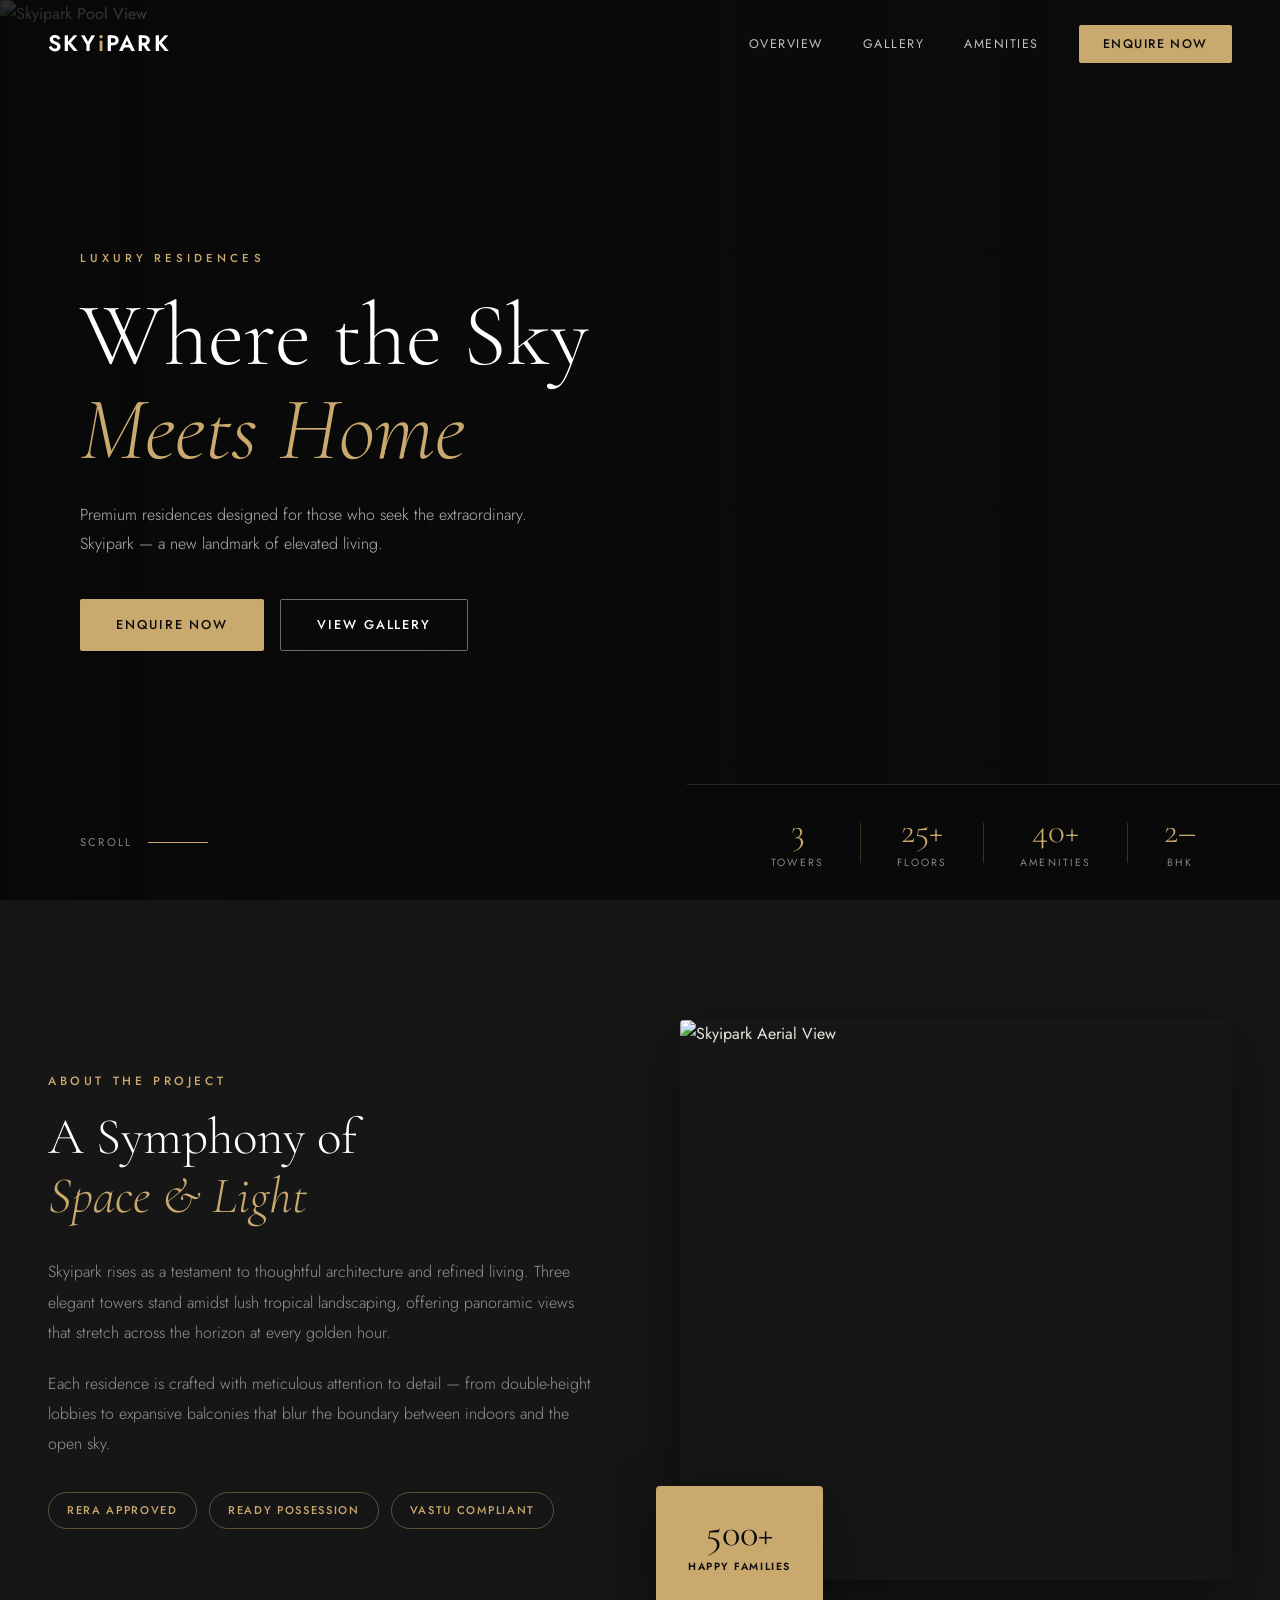
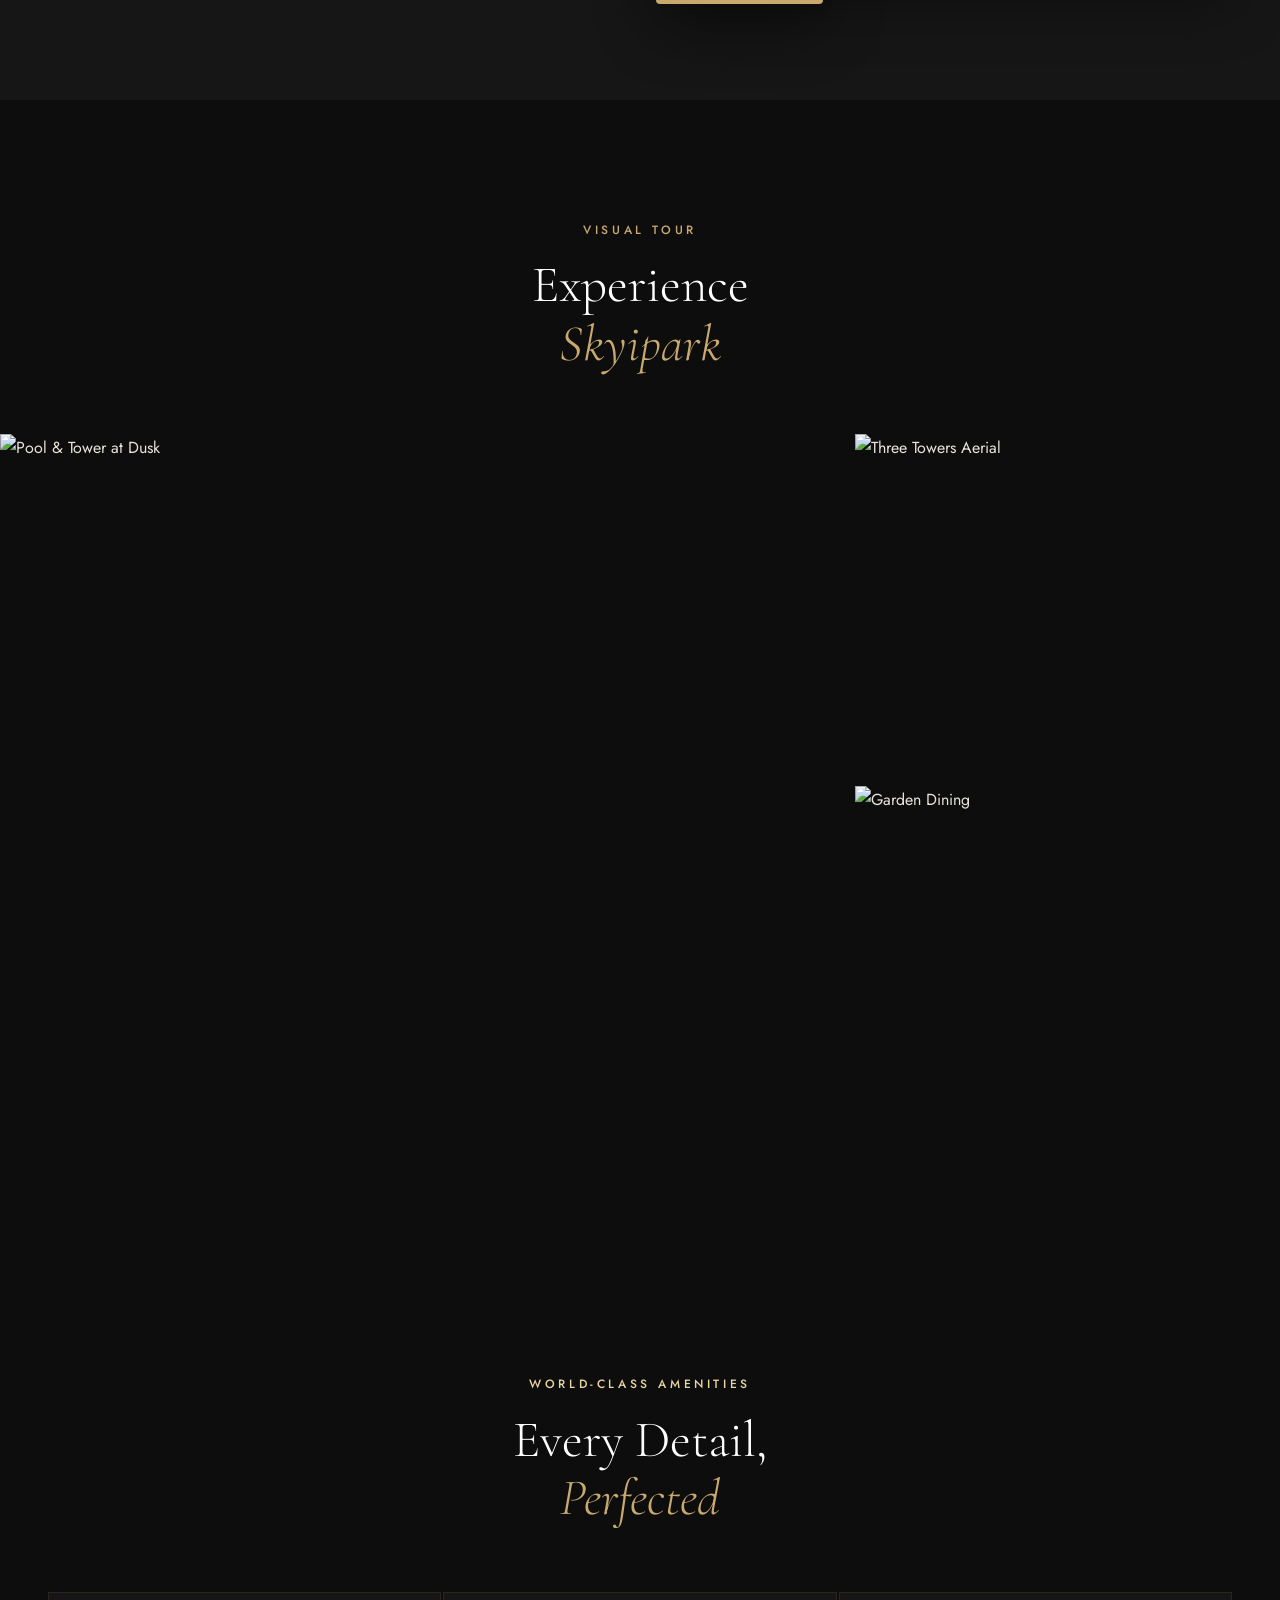
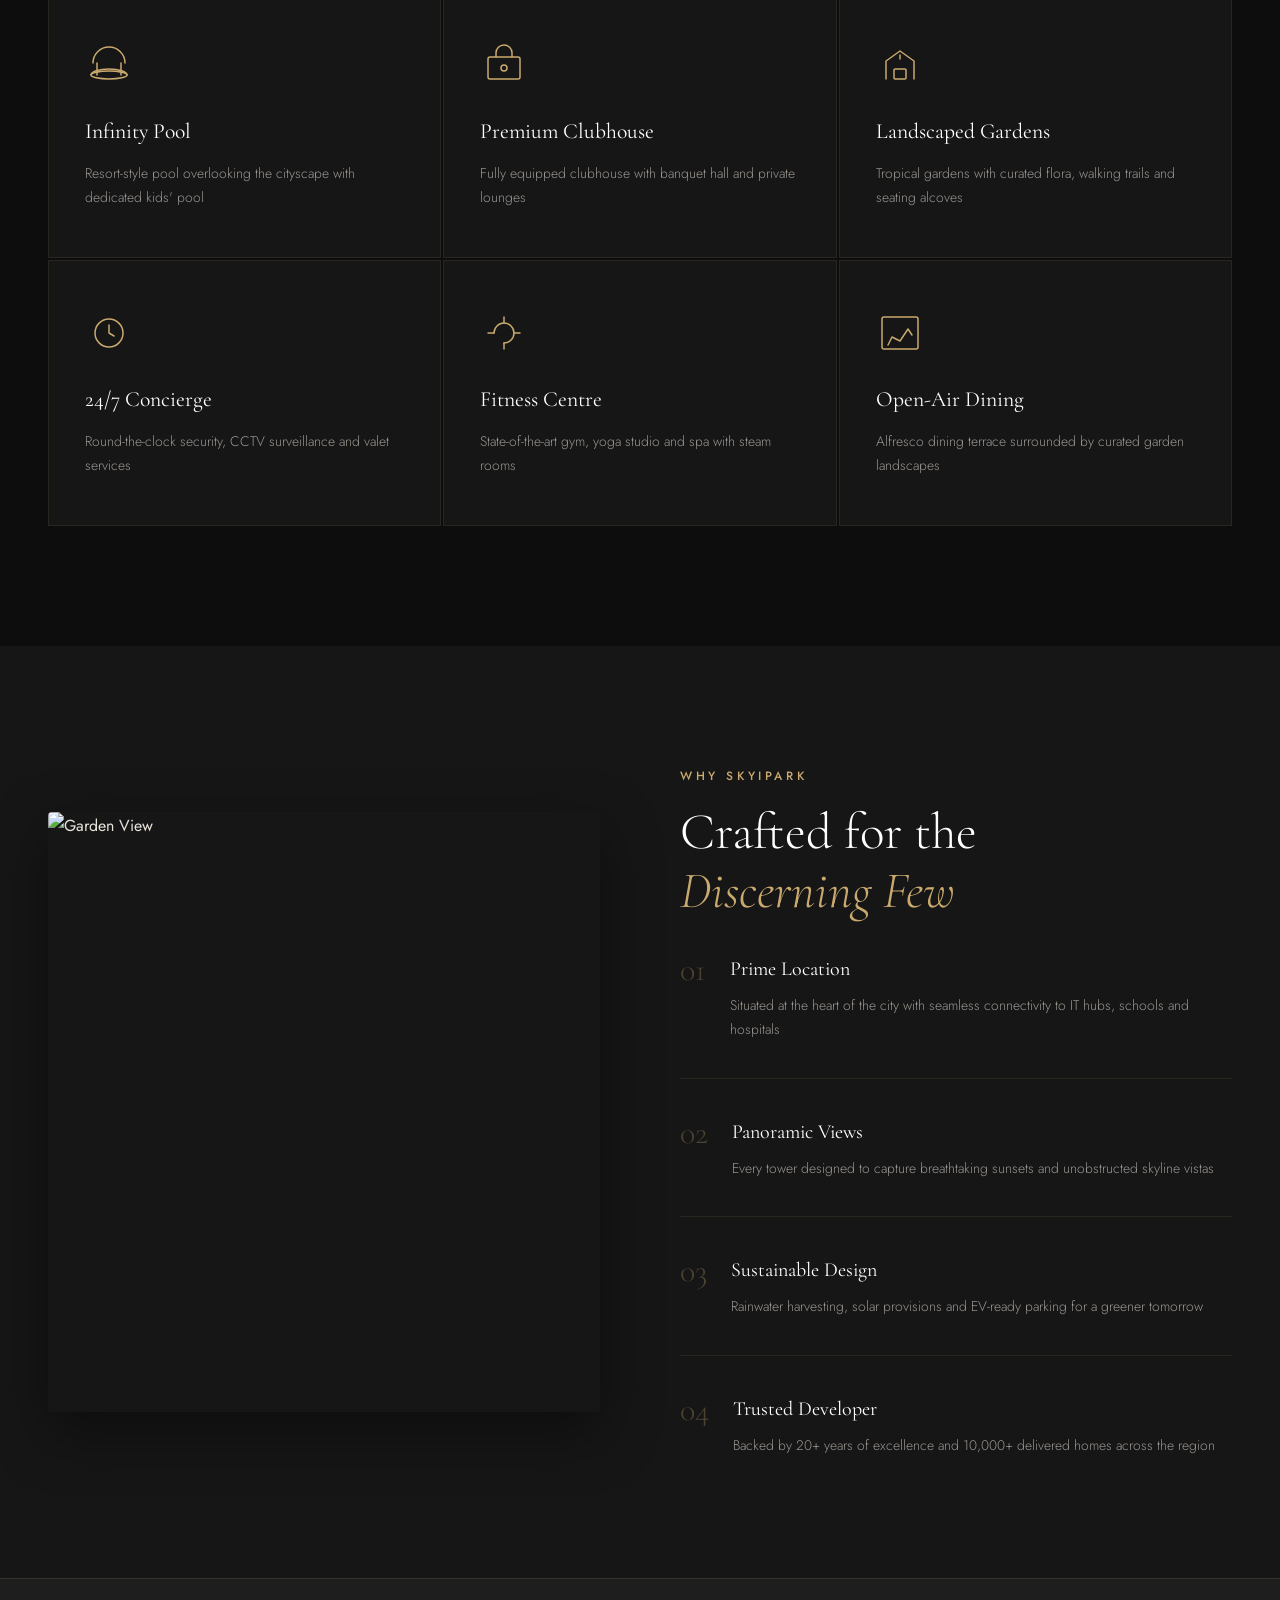
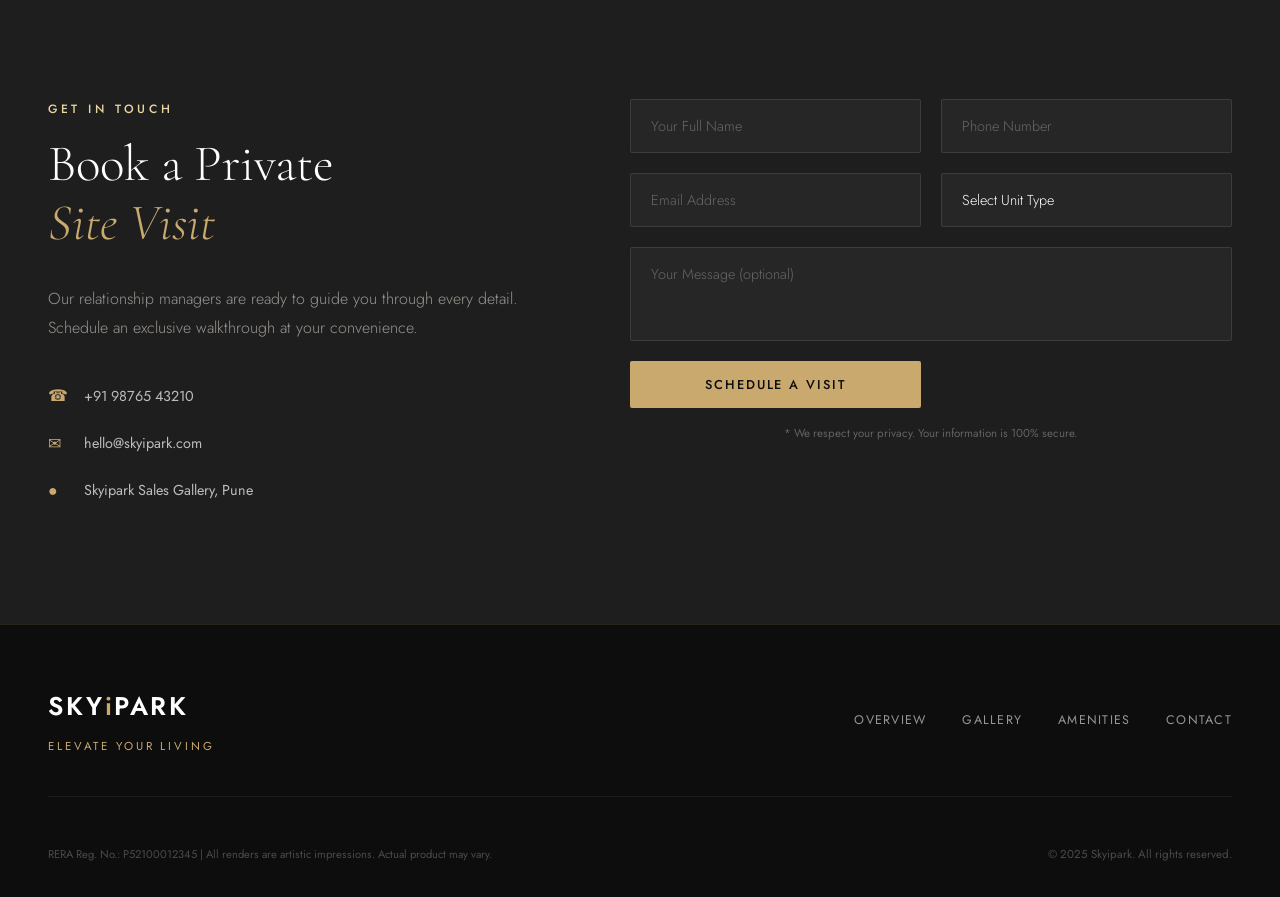
==== skyipark/index.html @ fd8c2bba "Add Skyipark premium real estate website Full static website with: - Hero section with parallax, ani" ====
<!DOCTYPE html>
<html lang="en">
<head>
  <meta charset="UTF-8" />
  <meta name="viewport" content="width=device-width, initial-scale=1.0" />
  <title>Skyipark — Elevate Your Living</title>
  <link rel="stylesheet" href="css/style.css" />
  <link rel="preconnect" href="https://fonts.googleapis.com" />
  <link rel="preconnect" href="https://fonts.gstatic.com" crossorigin />
  <link href="https://fonts.googleapis.com/css2?family=Cormorant+Garamond:ital,wght@0,300;0,400;0,500;0,600;1,300;1,400&family=Jost:wght@300;400;500;600&display=swap" rel="stylesheet" />
</head>
<body>

  <!-- NAV -->
  <nav class="nav" id="nav">
    <div class="nav__logo">
      <span class="nav__logo-sky">SKY</span><span class="nav__logo-i">i</span><span class="nav__logo-park">PARK</span>
    </div>
    <ul class="nav__links">
      <li><a href="#overview">Overview</a></li>
      <li><a href="#gallery">Gallery</a></li>
      <li><a href="#amenities">Amenities</a></li>
      <li><a href="#contact" class="nav__cta">Enquire Now</a></li>
    </ul>
    <button class="nav__hamburger" id="hamburger" aria-label="Menu">
      <span></span><span></span><span></span>
    </button>
  </nav>

  <!-- HERO -->
  <section class="hero" id="hero">
    <div class="hero__bg">
      <img src="images/render1.jpg" alt="Skyipark Pool View" class="hero__img active" id="heroImg" />
      <div class="hero__overlay"></div>
    </div>
    <div class="hero__content">
      <p class="hero__eyebrow">Luxury Residences</p>
      <h1 class="hero__title">
        Where the Sky<br /><em>Meets Home</em>
      </h1>
      <p class="hero__subtitle">Premium residences designed for those who seek the extraordinary.<br />Skyipark — a new landmark of elevated living.</p>
      <div class="hero__actions">
        <a href="#contact" class="btn btn--primary">Enquire Now</a>
        <a href="#gallery" class="btn btn--outline">View Gallery</a>
      </div>
    </div>
    <div class="hero__scroll">
      <span>Scroll</span>
      <div class="hero__scroll-line"></div>
    </div>
    <div class="hero__stats">
      <div class="hero__stat">
        <span class="hero__stat-num">3</span>
        <span class="hero__stat-label">Towers</span>
      </div>
      <div class="hero__stat-divider"></div>
      <div class="hero__stat">
        <span class="hero__stat-num">25+</span>
        <span class="hero__stat-label">Floors</span>
      </div>
      <div class="hero__stat-divider"></div>
      <div class="hero__stat">
        <span class="hero__stat-num">40+</span>
        <span class="hero__stat-label">Amenities</span>
      </div>
      <div class="hero__stat-divider"></div>
      <div class="hero__stat">
        <span class="hero__stat-num">2–4</span>
        <span class="hero__stat-label">BHK</span>
      </div>
    </div>
  </section>

  <!-- OVERVIEW -->
  <section class="overview" id="overview">
    <div class="container">
      <div class="overview__grid">
        <div class="overview__text">
          <p class="section-eyebrow">About the Project</p>
          <h2 class="section-title">A Symphony of<br /><em>Space & Light</em></h2>
          <p class="overview__body">Skyipark rises as a testament to thoughtful architecture and refined living. Three elegant towers stand amidst lush tropical landscaping, offering panoramic views that stretch across the horizon at every golden hour.</p>
          <p class="overview__body">Each residence is crafted with meticulous attention to detail — from double-height lobbies to expansive balconies that blur the boundary between indoors and the open sky.</p>
          <div class="overview__tags">
            <span class="tag">RERA Approved</span>
            <span class="tag">Ready Possession</span>
            <span class="tag">Vastu Compliant</span>
          </div>
        </div>
        <div class="overview__visual">
          <img src="images/render2.jpg" alt="Skyipark Aerial View" class="overview__img" />
          <div class="overview__badge">
            <span class="overview__badge-num">500+</span>
            <span class="overview__badge-text">Happy Families</span>
          </div>
        </div>
      </div>
    </div>
  </section>

  <!-- GALLERY -->
  <section class="gallery" id="gallery">
    <div class="container">
      <p class="section-eyebrow center">Visual Tour</p>
      <h2 class="section-title center">Experience<br /><em>Skyipark</em></h2>
    </div>
    <div class="gallery__grid">
      <div class="gallery__item gallery__item--large" data-index="0">
        <img src="images/render1.jpg" alt="Pool & Tower at Dusk" />
        <div class="gallery__caption">Infinity Pool & Tower</div>
        <div class="gallery__zoom">&#x2B;</div>
      </div>
      <div class="gallery__item" data-index="1">
        <img src="images/render2.jpg" alt="Three Towers Aerial" />
        <div class="gallery__caption">Three Tower Ensemble</div>
        <div class="gallery__zoom">&#x2B;</div>
      </div>
      <div class="gallery__item" data-index="2">
        <img src="images/render3.jpg" alt="Garden Dining" />
        <div class="gallery__caption">Garden Dining Terrace</div>
        <div class="gallery__zoom">&#x2B;</div>
      </div>
    </div>

    <!-- Lightbox -->
    <div class="lightbox" id="lightbox">
      <button class="lightbox__close" id="lbClose">&times;</button>
      <button class="lightbox__nav lightbox__nav--prev" id="lbPrev">&#8592;</button>
      <img src="" alt="" class="lightbox__img" id="lbImg" />
      <button class="lightbox__nav lightbox__nav--next" id="lbNext">&#8594;</button>
      <p class="lightbox__caption" id="lbCaption"></p>
    </div>
  </section>

  <!-- AMENITIES -->
  <section class="amenities" id="amenities">
    <div class="amenities__bg">
      <img src="images/render3.jpg" alt="Amenities" />
      <div class="amenities__overlay"></div>
    </div>
    <div class="container">
      <p class="section-eyebrow center light">World-Class Amenities</p>
      <h2 class="section-title center light">Every Detail,<br /><em>Perfected</em></h2>
      <div class="amenities__grid">

        <div class="amenity-card">
          <div class="amenity-card__icon">
            <svg viewBox="0 0 48 48" fill="none" xmlns="http://www.w3.org/2000/svg"><path d="M6 34c0-3.3 8.1-6 18-6s18 2.7 18 6" stroke="currentColor" stroke-width="1.5" stroke-linecap="round"/><ellipse cx="24" cy="34" rx="18" ry="4" stroke="currentColor" stroke-width="1.5"/><path d="M12 34V22M36 34V22" stroke="currentColor" stroke-width="1.5" stroke-linecap="round"/><path d="M8 22c0-8.8 7.2-16 16-16s16 7.2 16 16" stroke="currentColor" stroke-width="1.5" stroke-linecap="round"/></svg>
          </div>
          <h3 class="amenity-card__title">Infinity Pool</h3>
          <p class="amenity-card__desc">Resort-style pool overlooking the cityscape with dedicated kids' pool</p>
        </div>

        <div class="amenity-card">
          <div class="amenity-card__icon">
            <svg viewBox="0 0 48 48" fill="none" xmlns="http://www.w3.org/2000/svg"><rect x="8" y="16" width="32" height="22" rx="2" stroke="currentColor" stroke-width="1.5"/><path d="M16 16V12a8 8 0 0116 0v4" stroke="currentColor" stroke-width="1.5" stroke-linecap="round"/><circle cx="24" cy="27" r="3" stroke="currentColor" stroke-width="1.5"/></svg>
          </div>
          <h3 class="amenity-card__title">Premium Clubhouse</h3>
          <p class="amenity-card__desc">Fully equipped clubhouse with banquet hall and private lounges</p>
        </div>

        <div class="amenity-card">
          <div class="amenity-card__icon">
            <svg viewBox="0 0 48 48" fill="none" xmlns="http://www.w3.org/2000/svg"><path d="M10 38V20l14-10 14 10v18" stroke="currentColor" stroke-width="1.5" stroke-linecap="round" stroke-linejoin="round"/><rect x="18" y="28" width="12" height="10" rx="1" stroke="currentColor" stroke-width="1.5"/><path d="M24 14v4" stroke="currentColor" stroke-width="1.5" stroke-linecap="round"/></svg>
          </div>
          <h3 class="amenity-card__title">Landscaped Gardens</h3>
          <p class="amenity-card__desc">Tropical gardens with curated flora, walking trails and seating alcoves</p>
        </div>

        <div class="amenity-card">
          <div class="amenity-card__icon">
            <svg viewBox="0 0 48 48" fill="none" xmlns="http://www.w3.org/2000/svg"><circle cx="24" cy="24" r="14" stroke="currentColor" stroke-width="1.5"/><path d="M24 16v8l5 3" stroke="currentColor" stroke-width="1.5" stroke-linecap="round" stroke-linejoin="round"/></svg>
          </div>
          <h3 class="amenity-card__title">24/7 Concierge</h3>
          <p class="amenity-card__desc">Round-the-clock security, CCTV surveillance and valet services</p>
        </div>

        <div class="amenity-card">
          <div class="amenity-card__icon">
            <svg viewBox="0 0 48 48" fill="none" xmlns="http://www.w3.org/2000/svg"><path d="M14 24c0-5.5 4.5-10 10-10s10 4.5 10 10-4.5 10-10 10" stroke="currentColor" stroke-width="1.5" stroke-linecap="round"/><path d="M24 14V8M24 40v-6M8 24h6M34 24h6" stroke="currentColor" stroke-width="1.5" stroke-linecap="round"/></svg>
          </div>
          <h3 class="amenity-card__title">Fitness Centre</h3>
          <p class="amenity-card__desc">State-of-the-art gym, yoga studio and spa with steam rooms</p>
        </div>

        <div class="amenity-card">
          <div class="amenity-card__icon">
            <svg viewBox="0 0 48 48" fill="none" xmlns="http://www.w3.org/2000/svg"><path d="M12 36l4-8 8 4 8-12 4 6" stroke="currentColor" stroke-width="1.5" stroke-linecap="round" stroke-linejoin="round"/><rect x="6" y="8" width="36" height="32" rx="2" stroke="currentColor" stroke-width="1.5"/></svg>
          </div>
          <h3 class="amenity-card__title">Open-Air Dining</h3>
          <p class="amenity-card__desc">Alfresco dining terrace surrounded by curated garden landscapes</p>
        </div>

      </div>
    </div>
  </section>

  <!-- HIGHLIGHTS -->
  <section class="highlights">
    <div class="container">
      <div class="highlights__grid">
        <div class="highlights__img-wrap">
          <img src="images/render3.jpg" alt="Garden View" class="highlights__img" />
        </div>
        <div class="highlights__content">
          <p class="section-eyebrow">Why Skyipark</p>
          <h2 class="section-title">Crafted for the<br /><em>Discerning Few</em></h2>
          <ul class="highlights__list">
            <li>
              <span class="highlights__num">01</span>
              <div>
                <strong>Prime Location</strong>
                <p>Situated at the heart of the city with seamless connectivity to IT hubs, schools and hospitals</p>
              </div>
            </li>
            <li>
              <span class="highlights__num">02</span>
              <div>
                <strong>Panoramic Views</strong>
                <p>Every tower designed to capture breathtaking sunsets and unobstructed skyline vistas</p>
              </div>
            </li>
            <li>
              <span class="highlights__num">03</span>
              <div>
                <strong>Sustainable Design</strong>
                <p>Rainwater harvesting, solar provisions and EV-ready parking for a greener tomorrow</p>
              </div>
            </li>
            <li>
              <span class="highlights__num">04</span>
              <div>
                <strong>Trusted Developer</strong>
                <p>Backed by 20+ years of excellence and 10,000+ delivered homes across the region</p>
              </div>
            </li>
          </ul>
        </div>
      </div>
    </div>
  </section>

  <!-- CONTACT -->
  <section class="contact" id="contact">
    <div class="container">
      <div class="contact__grid">
        <div class="contact__info">
          <p class="section-eyebrow light">Get in Touch</p>
          <h2 class="section-title light">Book a Private<br /><em>Site Visit</em></h2>
          <p class="contact__body">Our relationship managers are ready to guide you through every detail. Schedule an exclusive walkthrough at your convenience.</p>
          <div class="contact__details">
            <div class="contact__detail">
              <span class="contact__detail-icon">&#9742;</span>
              <span>+91 98765 43210</span>
            </div>
            <div class="contact__detail">
              <span class="contact__detail-icon">&#9993;</span>
              <span>hello@skyipark.com</span>
            </div>
            <div class="contact__detail">
              <span class="contact__detail-icon">&#9679;</span>
              <span>Skyipark Sales Gallery, Pune</span>
            </div>
          </div>
        </div>
        <div class="contact__form-wrap">
          <form class="contact__form" id="contactForm" novalidate>
            <div class="form-group">
              <input type="text" id="name" name="name" placeholder="Your Full Name" required />
              <label for="name">Full Name</label>
            </div>
            <div class="form-group">
              <input type="tel" id="phone" name="phone" placeholder="Phone Number" required />
              <label for="phone">Phone Number</label>
            </div>
            <div class="form-group">
              <input type="email" id="email" name="email" placeholder="Email Address" required />
              <label for="email">Email Address</label>
            </div>
            <div class="form-group">
              <select id="unit" name="unit">
                <option value="" disabled selected>Select Unit Type</option>
                <option value="2bhk">2 BHK</option>
                <option value="3bhk">3 BHK</option>
                <option value="4bhk">4 BHK</option>
                <option value="penthouse">Penthouse</option>
              </select>
              <label for="unit">Unit Type</label>
            </div>
            <div class="form-group form-group--full">
              <textarea id="message" name="message" rows="3" placeholder="Your Message (optional)"></textarea>
              <label for="message">Message</label>
            </div>
            <button type="submit" class="btn btn--primary btn--full">Schedule a Visit</button>
            <p class="form__note">* We respect your privacy. Your information is 100% secure.</p>
          </form>
          <div class="form__success" id="formSuccess">
            <div class="form__success-icon">&#10003;</div>
            <h3>Thank You!</h3>
            <p>Our team will reach out to you within 24 hours to confirm your visit.</p>
          </div>
        </div>
      </div>
    </div>
  </section>

  <!-- FOOTER -->
  <footer class="footer">
    <div class="container">
      <div class="footer__top">
        <div class="footer__brand">
          <div class="footer__logo">
            <span class="nav__logo-sky">SKY</span><span class="nav__logo-i">i</span><span class="nav__logo-park">PARK</span>
          </div>
          <p class="footer__tagline">Elevate Your Living</p>
        </div>
        <div class="footer__links">
          <a href="#overview">Overview</a>
          <a href="#gallery">Gallery</a>
          <a href="#amenities">Amenities</a>
          <a href="#contact">Contact</a>
        </div>
      </div>
      <div class="footer__bottom">
        <p class="footer__rera">RERA Reg. No.: P52100012345 | All renders are artistic impressions. Actual product may vary.</p>
        <p class="footer__copy">&copy; 2025 Skyipark. All rights reserved.</p>
      </div>
    </div>
  </footer>

  <script src="js/main.js"></script>
</body>
</html>
---- skyipark/css/style.css ----
/* ============================================================
   SKYIPARK — Premium Real Estate Website
   ============================================================ */

:root {
  --gold: #C9A96E;
  --gold-light: #E8D5A3;
  --gold-dark: #9B7A42;
  --dark: #0D0D0D;
  --dark-2: #161616;
  --dark-3: #1E1E1E;
  --mid: #2C2C2C;
  --text: #E8E4DC;
  --text-muted: #9A9590;
  --white: #FFFFFF;
  --font-serif: 'Cormorant Garamond', Georgia, serif;
  --font-sans: 'Jost', sans-serif;
  --transition: 0.4s cubic-bezier(0.25, 0.46, 0.45, 0.94);
  --radius: 2px;
  --shadow: 0 20px 60px rgba(0, 0, 0, 0.4);
}

*, *::before, *::after { box-sizing: border-box; margin: 0; padding: 0; }

html { scroll-behavior: smooth; font-size: 16px; }

body {
  font-family: var(--font-sans);
  background: var(--dark);
  color: var(--text);
  line-height: 1.7;
  overflow-x: hidden;
}

img { display: block; width: 100%; height: 100%; object-fit: cover; }

a { text-decoration: none; color: inherit; transition: color var(--transition); }

.container {
  max-width: 1280px;
  margin: 0 auto;
  padding: 0 48px;
}

/* ============================================================
   TYPOGRAPHY
   ============================================================ */

.section-eyebrow {
  font-family: var(--font-sans);
  font-size: 0.75rem;
  font-weight: 500;
  letter-spacing: 0.3em;
  text-transform: uppercase;
  color: var(--gold);
  margin-bottom: 16px;
}
.section-eyebrow.center { text-align: center; }
.section-eyebrow.light { color: var(--gold-light); }

.section-title {
  font-family: var(--font-serif);
  font-size: clamp(2.2rem, 4vw, 3.5rem);
  font-weight: 300;
  line-height: 1.15;
  color: var(--white);
  margin-bottom: 32px;
}
.section-title.center { text-align: center; }
.section-title.light { color: var(--white); }
.section-title em {
  font-style: italic;
  color: var(--gold);
  font-weight: 300;
}

/* ============================================================
   BUTTONS
   ============================================================ */

.btn {
  display: inline-flex;
  align-items: center;
  justify-content: center;
  padding: 14px 36px;
  font-family: var(--font-sans);
  font-size: 0.8rem;
  font-weight: 500;
  letter-spacing: 0.15em;
  text-transform: uppercase;
  cursor: pointer;
  transition: all var(--transition);
  border: none;
  border-radius: var(--radius);
  position: relative;
  overflow: hidden;
}

.btn--primary {
  background: var(--gold);
  color: var(--dark);
}
.btn--primary::after {
  content: '';
  position: absolute;
  inset: 0;
  background: var(--white);
  opacity: 0;
  transition: opacity var(--transition);
}
.btn--primary:hover::after { opacity: 0.1; }
.btn--primary:hover { transform: translateY(-2px); box-shadow: 0 8px 30px rgba(201, 169, 110, 0.4); }

.btn--outline {
  background: transparent;
  color: var(--white);
  border: 1px solid rgba(255,255,255,0.4);
}
.btn--outline:hover {
  border-color: var(--gold);
  color: var(--gold);
  transform: translateY(-2px);
}

.btn--full { width: 100%; }

/* ============================================================
   NAV
   ============================================================ */

.nav {
  position: fixed;
  top: 0; left: 0; right: 0;
  z-index: 1000;
  display: flex;
  align-items: center;
  justify-content: space-between;
  padding: 24px 48px;
  transition: all var(--transition);
}

.nav.scrolled {
  background: rgba(10, 10, 10, 0.96);
  backdrop-filter: blur(20px);
  padding: 16px 48px;
  border-bottom: 1px solid rgba(201, 169, 110, 0.15);
}

.nav__logo {
  font-family: var(--font-sans);
  font-size: 1.4rem;
  font-weight: 600;
  letter-spacing: 0.1em;
}
.nav__logo-sky { color: var(--white); }
.nav__logo-i { color: var(--gold); }
.nav__logo-park { color: var(--white); }

.nav__links {
  display: flex;
  align-items: center;
  gap: 40px;
  list-style: none;
}

.nav__links a {
  font-size: 0.78rem;
  font-weight: 400;
  letter-spacing: 0.12em;
  text-transform: uppercase;
  color: rgba(255,255,255,0.75);
  transition: color var(--transition);
}
.nav__links a:hover { color: var(--gold); }

.nav__cta {
  background: var(--gold) !important;
  color: var(--dark) !important;
  padding: 10px 24px;
  border-radius: var(--radius);
  font-weight: 500 !important;
}
.nav__cta:hover { background: var(--gold-light) !important; color: var(--dark) !important; }

.nav__hamburger {
  display: none;
  flex-direction: column;
  gap: 5px;
  background: none;
  border: none;
  cursor: pointer;
  padding: 4px;
}
.nav__hamburger span {
  display: block;
  width: 24px;
  height: 1.5px;
  background: var(--white);
  transition: all var(--transition);
}

/* ============================================================
   HERO
   ============================================================ */

.hero {
  position: relative;
  height: 100vh;
  min-height: 700px;
  display: flex;
  align-items: center;
  overflow: hidden;
}

.hero__bg {
  position: absolute;
  inset: 0;
}

.hero__img {
  width: 100%;
  height: 100%;
  object-fit: cover;
  transform: scale(1.05);
  animation: heroZoom 8s ease-out forwards;
}

@keyframes heroZoom {
  from { transform: scale(1.08); }
  to   { transform: scale(1.0); }
}

.hero__overlay {
  position: absolute;
  inset: 0;
  background: linear-gradient(
    to right,
    rgba(8,8,8,0.85) 0%,
    rgba(8,8,8,0.5) 50%,
    rgba(8,8,8,0.2) 100%
  );
}

.hero__content {
  position: relative;
  z-index: 2;
  padding: 0 80px;
  max-width: 760px;
  animation: fadeUp 1.2s ease both;
  animation-delay: 0.3s;
}

@keyframes fadeUp {
  from { opacity: 0; transform: translateY(40px); }
  to   { opacity: 1; transform: translateY(0); }
}

.hero__eyebrow {
  font-size: 0.72rem;
  font-weight: 500;
  letter-spacing: 0.35em;
  text-transform: uppercase;
  color: var(--gold);
  margin-bottom: 20px;
}

.hero__title {
  font-family: var(--font-serif);
  font-size: clamp(3rem, 7vw, 6rem);
  font-weight: 300;
  line-height: 1.05;
  color: var(--white);
  margin-bottom: 24px;
}
.hero__title em {
  font-style: italic;
  color: var(--gold);
}

.hero__subtitle {
  font-size: 1rem;
  font-weight: 300;
  color: rgba(255,255,255,0.7);
  max-width: 480px;
  margin-bottom: 40px;
  line-height: 1.8;
}

.hero__actions {
  display: flex;
  gap: 16px;
  flex-wrap: wrap;
}

.hero__scroll {
  position: absolute;
  bottom: 48px;
  left: 80px;
  display: flex;
  align-items: center;
  gap: 16px;
  z-index: 2;
  color: rgba(255,255,255,0.5);
  font-size: 0.7rem;
  letter-spacing: 0.2em;
  text-transform: uppercase;
}
.hero__scroll-line {
  width: 60px;
  height: 1px;
  background: var(--gold);
  animation: scrollLine 2s ease-in-out infinite;
}
@keyframes scrollLine {
  0%, 100% { width: 60px; opacity: 1; }
  50% { width: 30px; opacity: 0.5; }
}

.hero__stats {
  position: absolute;
  bottom: 0;
  right: 0;
  display: flex;
  align-items: center;
  background: rgba(10,10,10,0.85);
  backdrop-filter: blur(20px);
  border-top: 1px solid rgba(201,169,110,0.2);
  padding: 28px 48px;
  gap: 0;
  z-index: 2;
}

.hero__stat {
  display: flex;
  flex-direction: column;
  align-items: center;
  padding: 0 36px;
}
.hero__stat-num {
  font-family: var(--font-serif);
  font-size: 2.2rem;
  font-weight: 300;
  color: var(--gold);
  line-height: 1;
}
.hero__stat-label {
  font-size: 0.65rem;
  letter-spacing: 0.2em;
  text-transform: uppercase;
  color: rgba(255,255,255,0.5);
  margin-top: 6px;
}
.hero__stat-divider {
  width: 1px;
  height: 40px;
  background: rgba(201,169,110,0.25);
}

/* ============================================================
   OVERVIEW
   ============================================================ */

.overview {
  padding: 120px 0;
  background: var(--dark-2);
}

.overview__grid {
  display: grid;
  grid-template-columns: 1fr 1fr;
  gap: 80px;
  align-items: center;
}

.overview__body {
  color: var(--text-muted);
  font-weight: 300;
  font-size: 1rem;
  margin-bottom: 20px;
  line-height: 1.9;
}

.overview__tags {
  display: flex;
  gap: 12px;
  flex-wrap: wrap;
  margin-top: 32px;
}

.tag {
  font-size: 0.7rem;
  font-weight: 500;
  letter-spacing: 0.15em;
  text-transform: uppercase;
  padding: 8px 18px;
  border: 1px solid rgba(201,169,110,0.4);
  color: var(--gold);
  border-radius: 40px;
  transition: all var(--transition);
}
.tag:hover {
  background: var(--gold);
  color: var(--dark);
}

.overview__visual {
  position: relative;
}
.overview__img {
  width: 100%;
  height: 560px;
  object-fit: cover;
  border-radius: 4px;
  box-shadow: var(--shadow);
}
.overview__badge {
  position: absolute;
  bottom: -24px;
  left: -24px;
  background: var(--gold);
  color: var(--dark);
  padding: 28px 32px;
  border-radius: 4px;
  display: flex;
  flex-direction: column;
  align-items: center;
  box-shadow: var(--shadow);
}
.overview__badge-num {
  font-family: var(--font-serif);
  font-size: 2.4rem;
  font-weight: 400;
  line-height: 1;
}
.overview__badge-text {
  font-size: 0.65rem;
  font-weight: 600;
  letter-spacing: 0.15em;
  text-transform: uppercase;
  margin-top: 6px;
  white-space: nowrap;
}

/* ============================================================
   GALLERY
   ============================================================ */

.gallery {
  padding: 120px 0;
  background: var(--dark);
}

.gallery .container { margin-bottom: 60px; }

.gallery__grid {
  display: grid;
  grid-template-columns: 2fr 1fr;
  grid-template-rows: 1fr 1fr;
  gap: 4px;
  height: 700px;
}

.gallery__item {
  position: relative;
  overflow: hidden;
  cursor: pointer;
}
.gallery__item--large {
  grid-row: 1 / 3;
}
.gallery__item img {
  width: 100%;
  height: 100%;
  object-fit: cover;
  transition: transform 0.8s cubic-bezier(0.25, 0.46, 0.45, 0.94);
}
.gallery__item:hover img { transform: scale(1.06); }

.gallery__caption {
  position: absolute;
  bottom: 0; left: 0; right: 0;
  background: linear-gradient(to top, rgba(0,0,0,0.8), transparent);
  color: var(--white);
  padding: 40px 24px 20px;
  font-size: 0.85rem;
  font-weight: 300;
  letter-spacing: 0.08em;
  opacity: 0;
  transform: translateY(10px);
  transition: all var(--transition);
}
.gallery__item:hover .gallery__caption {
  opacity: 1;
  transform: translateY(0);
}

.gallery__zoom {
  position: absolute;
  top: 20px; right: 20px;
  width: 40px; height: 40px;
  background: rgba(255,255,255,0.1);
  backdrop-filter: blur(10px);
  border: 1px solid rgba(255,255,255,0.2);
  border-radius: 50%;
  display: flex;
  align-items: center;
  justify-content: center;
  font-size: 1.2rem;
  color: var(--white);
  opacity: 0;
  transform: scale(0.8);
  transition: all var(--transition);
}
.gallery__item:hover .gallery__zoom {
  opacity: 1;
  transform: scale(1);
}

/* Lightbox */
.lightbox {
  position: fixed;
  inset: 0;
  background: rgba(0,0,0,0.96);
  z-index: 2000;
  display: flex;
  align-items: center;
  justify-content: center;
  opacity: 0;
  pointer-events: none;
  transition: opacity 0.4s;
}
.lightbox.active {
  opacity: 1;
  pointer-events: all;
}
.lightbox__img {
  max-width: 90vw;
  max-height: 85vh;
  width: auto;
  height: auto;
  object-fit: contain;
  border-radius: 2px;
  box-shadow: 0 0 80px rgba(0,0,0,0.8);
}
.lightbox__close {
  position: absolute;
  top: 24px; right: 32px;
  font-size: 2rem;
  background: none;
  border: none;
  color: rgba(255,255,255,0.6);
  cursor: pointer;
  transition: color var(--transition);
  line-height: 1;
}
.lightbox__close:hover { color: var(--gold); }
.lightbox__nav {
  position: absolute;
  top: 50%;
  transform: translateY(-50%);
  background: rgba(255,255,255,0.08);
  border: 1px solid rgba(255,255,255,0.15);
  color: var(--white);
  font-size: 1.4rem;
  width: 52px; height: 52px;
  border-radius: 50%;
  cursor: pointer;
  transition: all var(--transition);
  display: flex; align-items: center; justify-content: center;
}
.lightbox__nav:hover { background: var(--gold); color: var(--dark); border-color: var(--gold); }
.lightbox__nav--prev { left: 32px; }
.lightbox__nav--next { right: 32px; }
.lightbox__caption {
  position: absolute;
  bottom: 32px;
  font-size: 0.8rem;
  letter-spacing: 0.1em;
  color: rgba(255,255,255,0.5);
}

/* ============================================================
   AMENITIES
   ============================================================ */

.amenities {
  position: relative;
  padding: 120px 0;
  overflow: hidden;
}

.amenities__bg {
  position: absolute;
  inset: 0;
}
.amenities__bg img {
  filter: blur(2px) brightness(0.25);
  transform: scale(1.05);
}
.amenities__overlay {
  position: absolute;
  inset: 0;
  background: linear-gradient(135deg, rgba(13,13,13,0.8) 0%, rgba(13,13,13,0.6) 100%);
}

.amenities .container { position: relative; z-index: 2; }

.amenities__grid {
  display: grid;
  grid-template-columns: repeat(3, 1fr);
  gap: 2px;
  margin-top: 64px;
}

.amenity-card {
  background: rgba(255,255,255,0.04);
  border: 1px solid rgba(201,169,110,0.1);
  padding: 48px 36px;
  transition: all var(--transition);
  position: relative;
  overflow: hidden;
}
.amenity-card::before {
  content: '';
  position: absolute;
  bottom: 0; left: 0; right: 0;
  height: 2px;
  background: var(--gold);
  transform: scaleX(0);
  transition: transform var(--transition);
  transform-origin: left;
}
.amenity-card:hover {
  background: rgba(201,169,110,0.06);
  transform: translateY(-4px);
  border-color: rgba(201,169,110,0.3);
}
.amenity-card:hover::before { transform: scaleX(1); }

.amenity-card__icon {
  width: 48px;
  height: 48px;
  color: var(--gold);
  margin-bottom: 24px;
}
.amenity-card__icon svg { width: 100%; height: 100%; }

.amenity-card__title {
  font-family: var(--font-serif);
  font-size: 1.35rem;
  font-weight: 400;
  color: var(--white);
  margin-bottom: 12px;
}

.amenity-card__desc {
  font-size: 0.87rem;
  color: var(--text-muted);
  font-weight: 300;
  line-height: 1.7;
}

/* ============================================================
   HIGHLIGHTS
   ============================================================ */

.highlights {
  padding: 120px 0;
  background: var(--dark-2);
}

.highlights__grid {
  display: grid;
  grid-template-columns: 1fr 1fr;
  gap: 80px;
  align-items: center;
}

.highlights__img-wrap {
  height: 600px;
  overflow: hidden;
  border-radius: 4px;
  box-shadow: var(--shadow);
}

.highlights__list {
  list-style: none;
  display: flex;
  flex-direction: column;
  gap: 36px;
  margin-top: 8px;
}

.highlights__list li {
  display: flex;
  gap: 24px;
  align-items: flex-start;
  padding-bottom: 36px;
  border-bottom: 1px solid rgba(201,169,110,0.1);
}
.highlights__list li:last-child { border-bottom: none; padding-bottom: 0; }

.highlights__num {
  font-family: var(--font-serif);
  font-size: 2rem;
  font-weight: 300;
  color: rgba(201,169,110,0.3);
  line-height: 1;
  flex-shrink: 0;
  margin-top: 2px;
  transition: color var(--transition);
}
.highlights__list li:hover .highlights__num { color: var(--gold); }

.highlights__list strong {
  display: block;
  font-family: var(--font-serif);
  font-size: 1.25rem;
  font-weight: 400;
  color: var(--white);
  margin-bottom: 8px;
}

.highlights__list p {
  font-size: 0.87rem;
  color: var(--text-muted);
  font-weight: 300;
  line-height: 1.7;
}

/* ============================================================
   CONTACT
   ============================================================ */

.contact {
  padding: 120px 0;
  background: var(--dark-3);
  border-top: 1px solid rgba(201,169,110,0.15);
}

.contact__grid {
  display: grid;
  grid-template-columns: 1fr 1.2fr;
  gap: 80px;
  align-items: start;
}

.contact__body {
  color: var(--text-muted);
  font-size: 1rem;
  font-weight: 300;
  line-height: 1.8;
  margin-bottom: 40px;
}

.contact__details {
  display: flex;
  flex-direction: column;
  gap: 20px;
}

.contact__detail {
  display: flex;
  align-items: center;
  gap: 16px;
  font-size: 0.9rem;
  color: rgba(255,255,255,0.7);
}

.contact__detail-icon {
  color: var(--gold);
  font-size: 1rem;
  width: 20px;
  flex-shrink: 0;
}

.contact__form-wrap {
  position: relative;
}

.contact__form {
  display: grid;
  grid-template-columns: 1fr 1fr;
  gap: 20px;
}

.form-group {
  position: relative;
  display: flex;
  flex-direction: column;
}
.form-group--full {
  grid-column: 1 / -1;
}

.form-group input,
.form-group select,
.form-group textarea {
  background: rgba(255,255,255,0.04);
  border: 1px solid rgba(255,255,255,0.1);
  border-radius: var(--radius);
  color: var(--white);
  font-family: var(--font-sans);
  font-size: 0.9rem;
  font-weight: 300;
  padding: 16px 20px;
  outline: none;
  transition: all var(--transition);
  width: 100%;
  -webkit-appearance: none;
}

.form-group textarea { resize: none; }

.form-group select option { background: var(--dark-3); color: var(--white); }

.form-group input::placeholder,
.form-group textarea::placeholder { color: rgba(255,255,255,0.3); }

.form-group input:focus,
.form-group select:focus,
.form-group textarea:focus {
  border-color: var(--gold);
  background: rgba(201,169,110,0.04);
  box-shadow: 0 0 0 3px rgba(201,169,110,0.08);
}

.form-group label {
  position: absolute;
  top: -8px; left: 14px;
  background: var(--dark-3);
  padding: 0 6px;
  font-size: 0.68rem;
  font-weight: 500;
  letter-spacing: 0.1em;
  text-transform: uppercase;
  color: var(--gold);
  opacity: 0;
  pointer-events: none;
  transition: opacity var(--transition);
}
.form-group input:focus ~ label,
.form-group input:not(:placeholder-shown) ~ label,
.form-group select:focus ~ label,
.form-group textarea:focus ~ label,
.form-group textarea:not(:placeholder-shown) ~ label { opacity: 1; }

.form__note {
  grid-column: 1 / -1;
  font-size: 0.72rem;
  color: rgba(255,255,255,0.3);
  text-align: center;
  margin-top: -4px;
}

.form__success {
  display: none;
  text-align: center;
  padding: 60px 40px;
  border: 1px solid rgba(201,169,110,0.3);
  border-radius: 4px;
}
.form__success.active { display: block; }
.form__success-icon {
  width: 60px; height: 60px;
  background: var(--gold);
  color: var(--dark);
  border-radius: 50%;
  display: flex;
  align-items: center;
  justify-content: center;
  font-size: 1.5rem;
  margin: 0 auto 24px;
}
.form__success h3 {
  font-family: var(--font-serif);
  font-size: 2rem;
  font-weight: 300;
  margin-bottom: 12px;
  color: var(--white);
}
.form__success p {
  color: var(--text-muted);
  font-size: 0.9rem;
}

/* ============================================================
   FOOTER
   ============================================================ */

.footer {
  background: var(--dark);
  border-top: 1px solid rgba(201,169,110,0.15);
  padding: 60px 0 32px;
}

.footer__top {
  display: flex;
  align-items: center;
  justify-content: space-between;
  margin-bottom: 48px;
  padding-bottom: 40px;
  border-bottom: 1px solid rgba(255,255,255,0.06);
}

.footer__logo {
  font-family: var(--font-sans);
  font-size: 1.6rem;
  font-weight: 600;
  letter-spacing: 0.1em;
  margin-bottom: 8px;
}

.footer__tagline {
  font-size: 0.72rem;
  letter-spacing: 0.25em;
  text-transform: uppercase;
  color: var(--gold);
}

.footer__links {
  display: flex;
  gap: 36px;
}
.footer__links a {
  font-size: 0.78rem;
  letter-spacing: 0.1em;
  text-transform: uppercase;
  color: var(--text-muted);
  transition: color var(--transition);
}
.footer__links a:hover { color: var(--gold); }

.footer__bottom {
  display: flex;
  justify-content: space-between;
  align-items: center;
  flex-wrap: wrap;
  gap: 12px;
}

.footer__rera {
  font-size: 0.7rem;
  color: rgba(255,255,255,0.25);
  max-width: 600px;
}

.footer__copy {
  font-size: 0.72rem;
  color: rgba(255,255,255,0.25);
}

/* ============================================================
   SCROLL ANIMATIONS
   ============================================================ */

.reveal {
  opacity: 0;
  transform: translateY(40px);
  transition: opacity 0.8s ease, transform 0.8s ease;
}
.reveal.visible {
  opacity: 1;
  transform: translateY(0);
}
.reveal-delay-1 { transition-delay: 0.1s; }
.reveal-delay-2 { transition-delay: 0.2s; }
.reveal-delay-3 { transition-delay: 0.3s; }
.reveal-delay-4 { transition-delay: 0.4s; }
.reveal-delay-5 { transition-delay: 0.5s; }
.reveal-delay-6 { transition-delay: 0.6s; }

/* ============================================================
   RESPONSIVE
   ============================================================ */

@media (max-width: 1024px) {
  .container { padding: 0 32px; }
  .nav { padding: 20px 32px; }
  .nav.scrolled { padding: 14px 32px; }
  .overview__grid,
  .highlights__grid,
  .contact__grid { grid-template-columns: 1fr; gap: 48px; }
  .overview__visual { order: -1; }
  .overview__img, .highlights__img-wrap { height: 400px; }
  .overview__badge { bottom: -16px; left: -16px; }
  .hero__content { padding: 0 48px; }
  .hero__scroll { left: 48px; }
  .amenities__grid { grid-template-columns: repeat(2, 1fr); }
}

@media (max-width: 768px) {
  .nav__links { display: none; }
  .nav__hamburger { display: flex; }
  .hero__content { padding: 0 24px; max-width: 100%; }
  .hero__scroll { display: none; }
  .hero__stats {
    flex-wrap: wrap;
    width: 100%;
    justify-content: center;
    gap: 0;
    padding: 20px 24px;
  }
  .hero__stat { padding: 12px 20px; }
  .hero__stat-divider { display: none; }
  .container { padding: 0 24px; }
  .gallery__grid {
    grid-template-columns: 1fr;
    grid-template-rows: auto;
    height: auto;
  }
  .gallery__item { height: 260px; }
  .gallery__item--large { grid-row: auto; height: 320px; }
  .amenities__grid { grid-template-columns: 1fr; }
  .contact__form { grid-template-columns: 1fr; }
  .footer__top { flex-direction: column; align-items: flex-start; gap: 24px; }
  .footer__bottom { flex-direction: column; align-items: flex-start; }
  .lightbox__nav--prev { left: 12px; }
  .lightbox__nav--next { right: 12px; }
  .hero__title { font-size: clamp(2.4rem, 10vw, 4rem); }
}
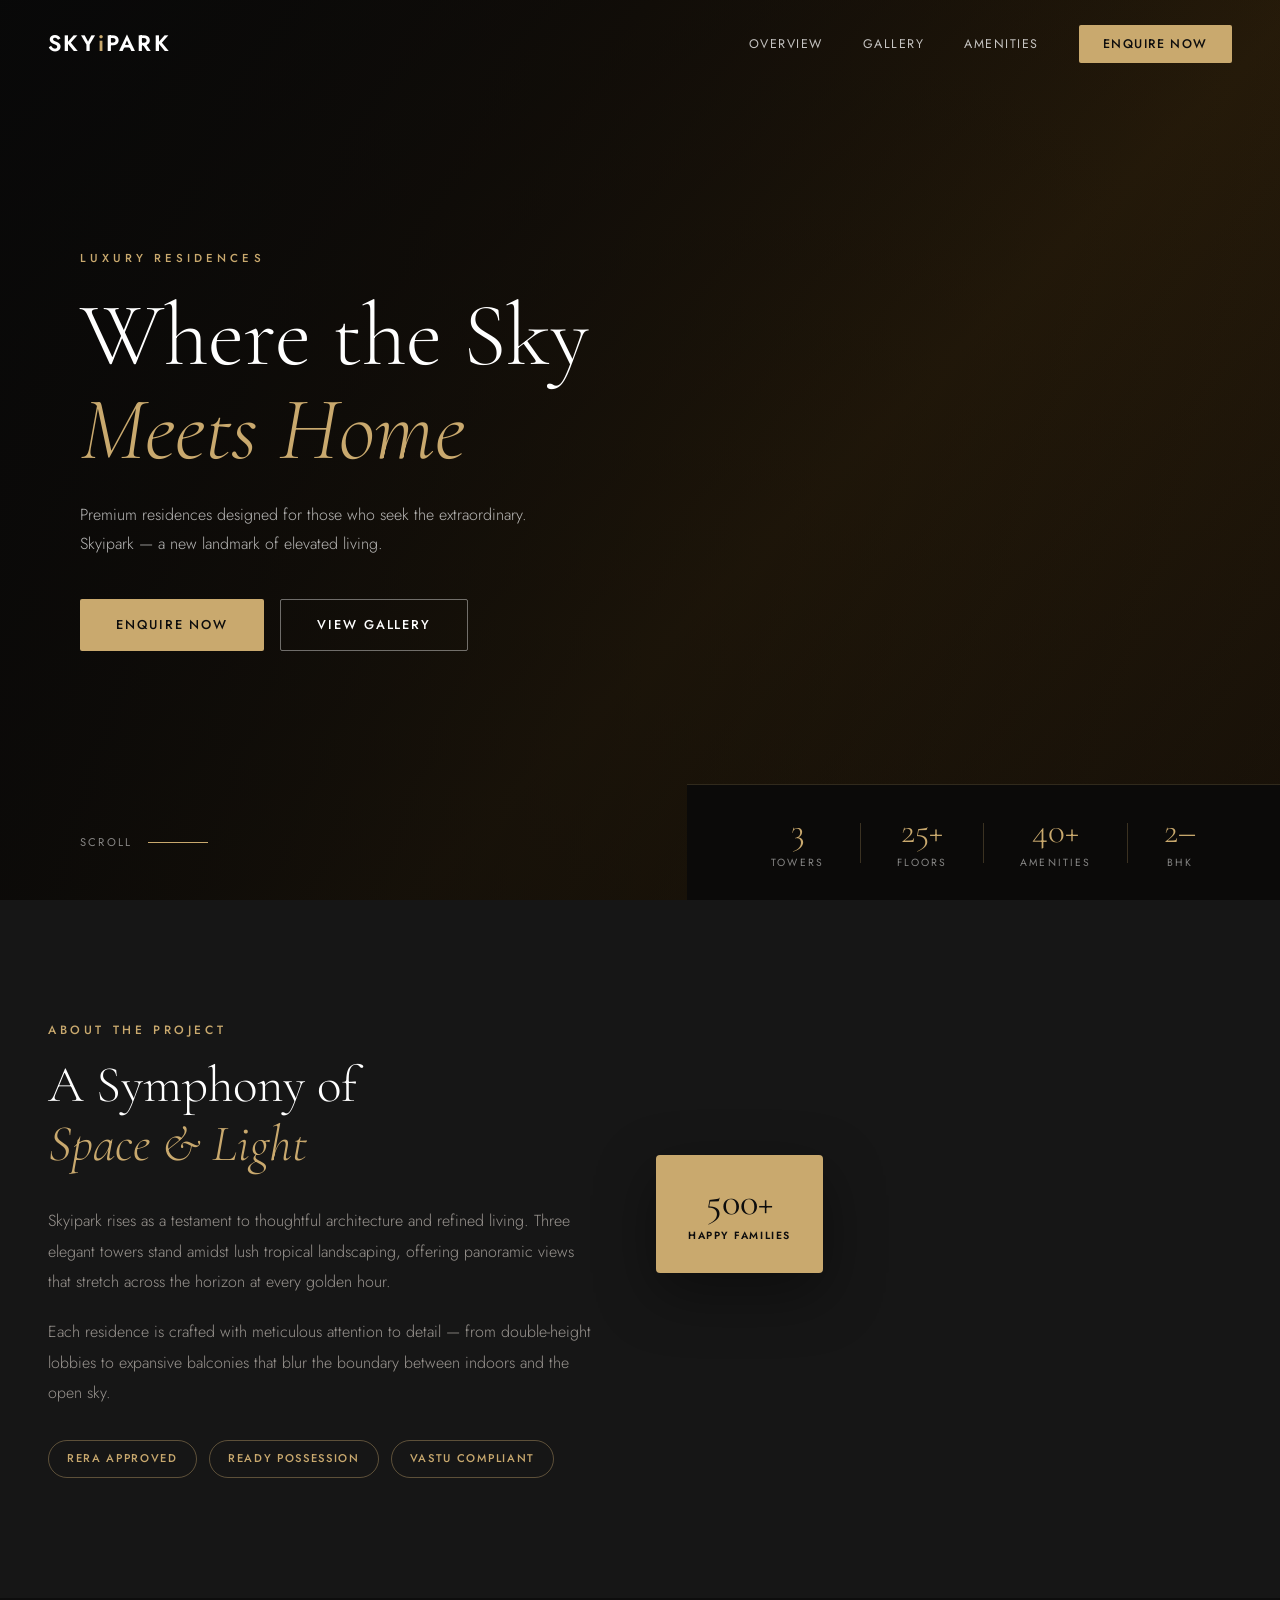
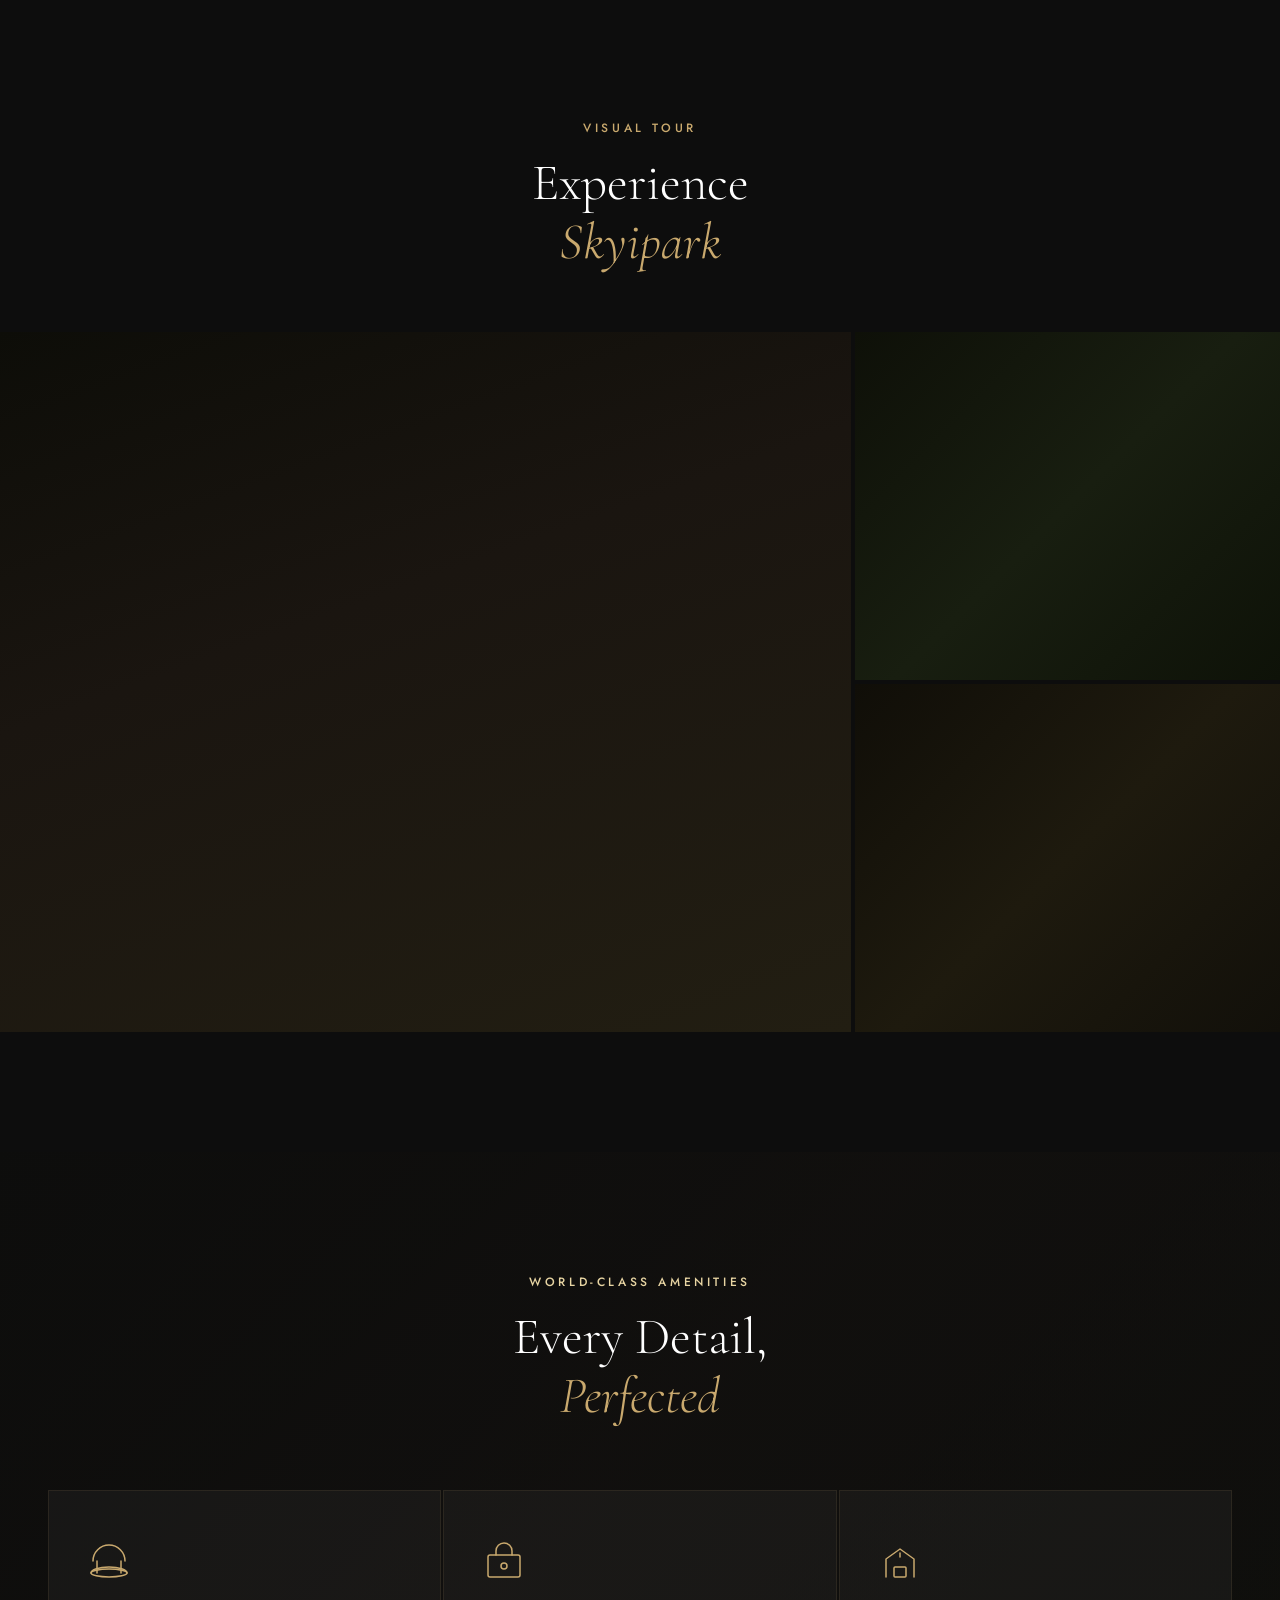
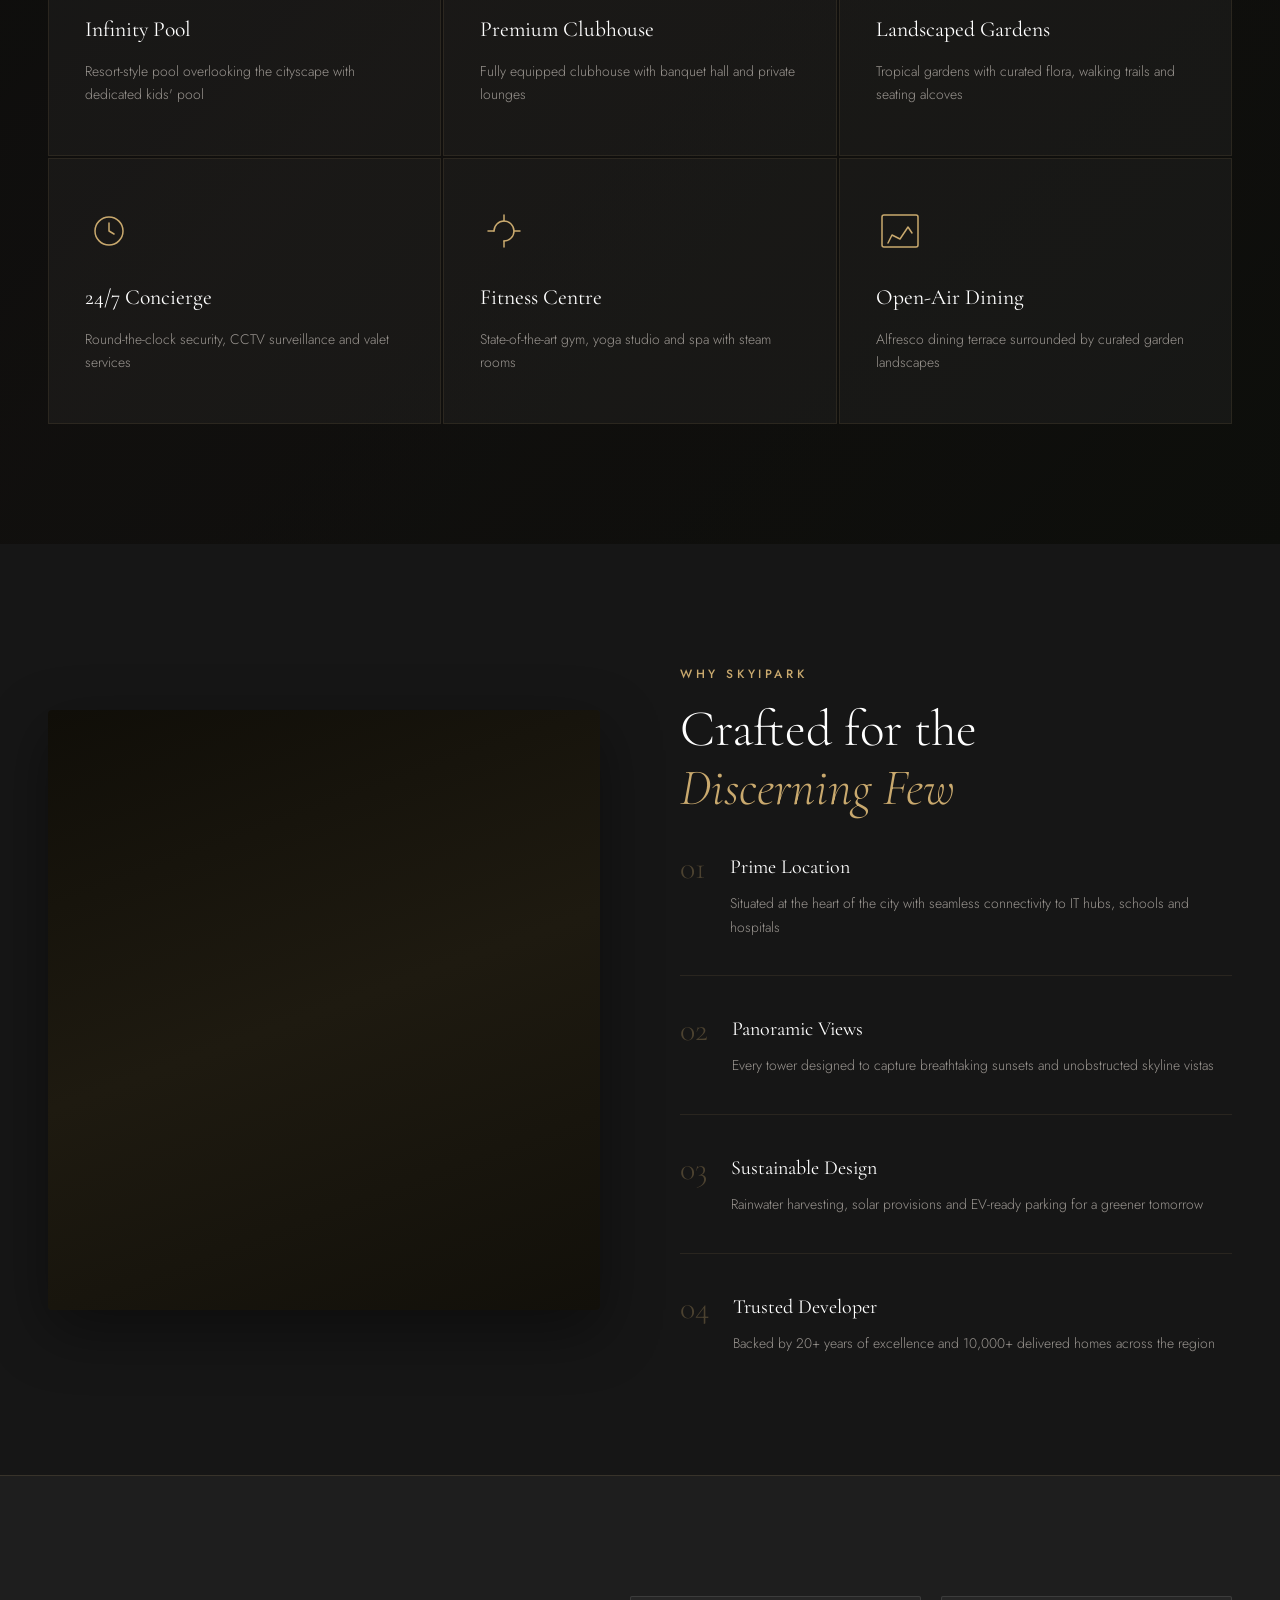
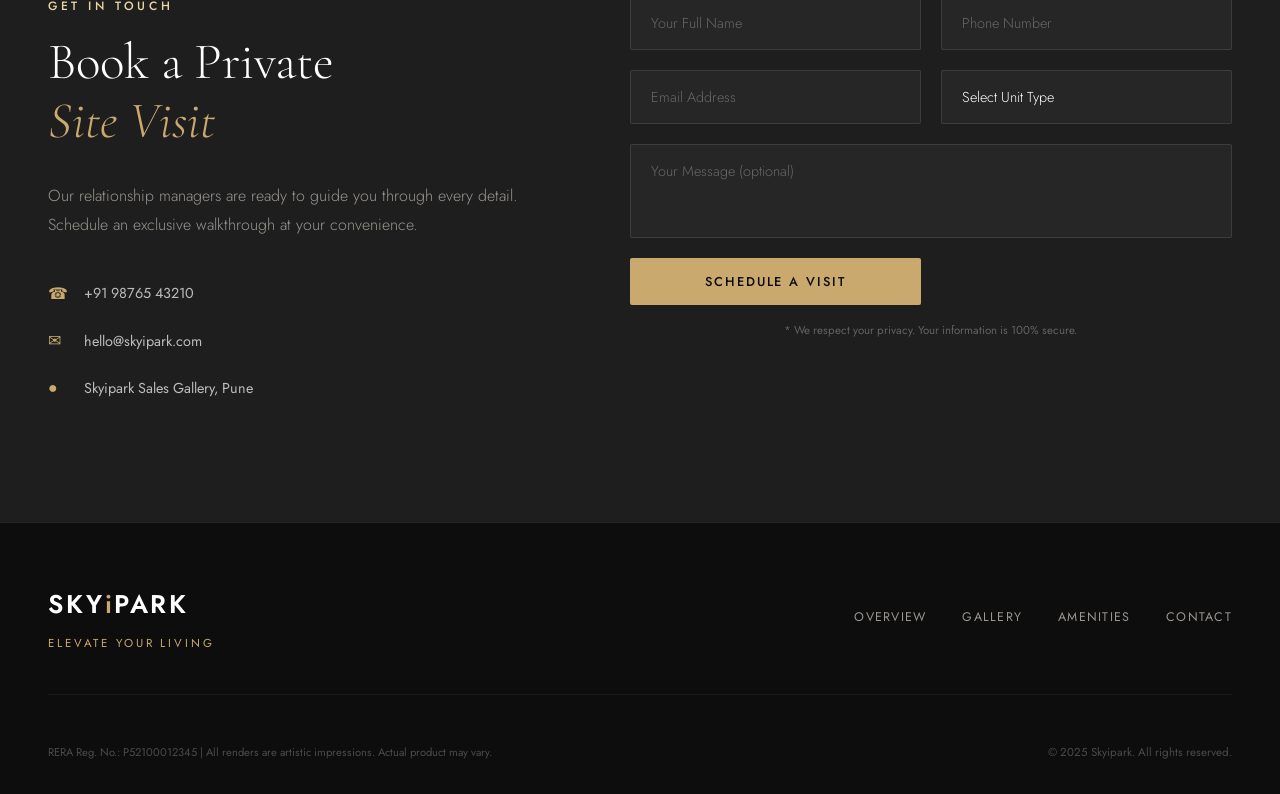
==== commit b9b5f40c: "Fix image fallbacks and update zip - Add onerror handlers so missing images don't break layout - Add" ====
--- a/skyipark/index.html
+++ b/skyipark/index.html
@@ -30,7 +30,7 @@
   <!-- HERO -->
   <section class="hero" id="hero">
     <div class="hero__bg">
-      <img src="images/render1.jpg" alt="Skyipark Pool View" class="hero__img active" id="heroImg" />
+      <img src="images/render1.jpg" alt="Skyipark Pool View" class="hero__img active" id="heroImg" onerror="this.style.display='none'" />
       <div class="hero__overlay"></div>
     </div>
     <div class="hero__content">
@@ -87,7 +87,7 @@
           </div>
         </div>
         <div class="overview__visual">
-          <img src="images/render2.jpg" alt="Skyipark Aerial View" class="overview__img" />
+          <img src="images/render2.jpg" alt="Skyipark Aerial View" class="overview__img" onerror="this.style.display='none'" />
           <div class="overview__badge">
             <span class="overview__badge-num">500+</span>
             <span class="overview__badge-text">Happy Families</span>
@@ -105,17 +105,17 @@
     </div>
     <div class="gallery__grid">
       <div class="gallery__item gallery__item--large" data-index="0">
-        <img src="images/render1.jpg" alt="Pool & Tower at Dusk" />
+        <img src="images/render1.jpg" alt="Pool & Tower at Dusk" onerror="this.style.display='none'" />
         <div class="gallery__caption">Infinity Pool & Tower</div>
         <div class="gallery__zoom">&#x2B;</div>
       </div>
       <div class="gallery__item" data-index="1">
-        <img src="images/render2.jpg" alt="Three Towers Aerial" />
+        <img src="images/render2.jpg" alt="Three Towers Aerial" onerror="this.style.display='none'" />
         <div class="gallery__caption">Three Tower Ensemble</div>
         <div class="gallery__zoom">&#x2B;</div>
       </div>
       <div class="gallery__item" data-index="2">
-        <img src="images/render3.jpg" alt="Garden Dining" />
+        <img src="images/render3.jpg" alt="Garden Dining" onerror="this.style.display='none'" />
         <div class="gallery__caption">Garden Dining Terrace</div>
         <div class="gallery__zoom">&#x2B;</div>
       </div>
@@ -134,7 +134,7 @@
   <!-- AMENITIES -->
   <section class="amenities" id="amenities">
     <div class="amenities__bg">
-      <img src="images/render3.jpg" alt="Amenities" />
+      <img src="images/render3.jpg" alt="Amenities" onerror="this.style.display='none'" />
       <div class="amenities__overlay"></div>
     </div>
     <div class="container">
@@ -199,7 +199,7 @@
     <div class="container">
       <div class="highlights__grid">
         <div class="highlights__img-wrap">
-          <img src="images/render3.jpg" alt="Garden View" class="highlights__img" />
+          <img src="images/render3.jpg" alt="Garden View" class="highlights__img" onerror="this.style.display='none'" />
         </div>
         <div class="highlights__content">
           <p class="section-eyebrow">Why Skyipark</p>
--- a/skyipark/css/style.css
+++ b/skyipark/css/style.css
@@ -948,6 +948,43 @@
 .footer__copy {
   font-size: 0.72rem;
   color: rgba(255,255,255,0.25);
+}
+
+/* ============================================================
+   IMAGE FALLBACK GRADIENTS
+   ============================================================ */
+
+.hero__bg {
+  background: linear-gradient(135deg, #0a0a0a 0%, #1a1208 30%, #2d1f0a 60%, #1a1208 100%);
+}
+
+.overview__visual {
+  background: linear-gradient(135deg, #12100a 0%, #1e1810 50%, #2a2015 100%);
+}
+.overview__img {
+  background: linear-gradient(160deg, #1a1208 0%, #2d2010 40%, #1a1510 100%);
+  min-height: 560px;
+}
+
+.gallery__item {
+  background: linear-gradient(135deg, #111008 0%, #1e1a0e 50%, #161208 100%);
+}
+.gallery__item--large {
+  background: linear-gradient(160deg, #0d0d08 0%, #1a1510 40%, #221e12 100%);
+}
+.gallery__item:nth-child(2) {
+  background: linear-gradient(135deg, #0e1008 0%, #181e10 50%, #0e1208 100%);
+}
+.gallery__item:nth-child(3) {
+  background: linear-gradient(135deg, #100e08 0%, #1e1a0e 50%, #12100a 100%);
+}
+
+.amenities__bg {
+  background: linear-gradient(135deg, #0d0d08 0%, #1a1510 40%, #0d1008 100%);
+}
+
+.highlights__img-wrap {
+  background: linear-gradient(160deg, #100e08 0%, #1e1a10 50%, #12100a 100%);
 }
 
 /* ============================================================
